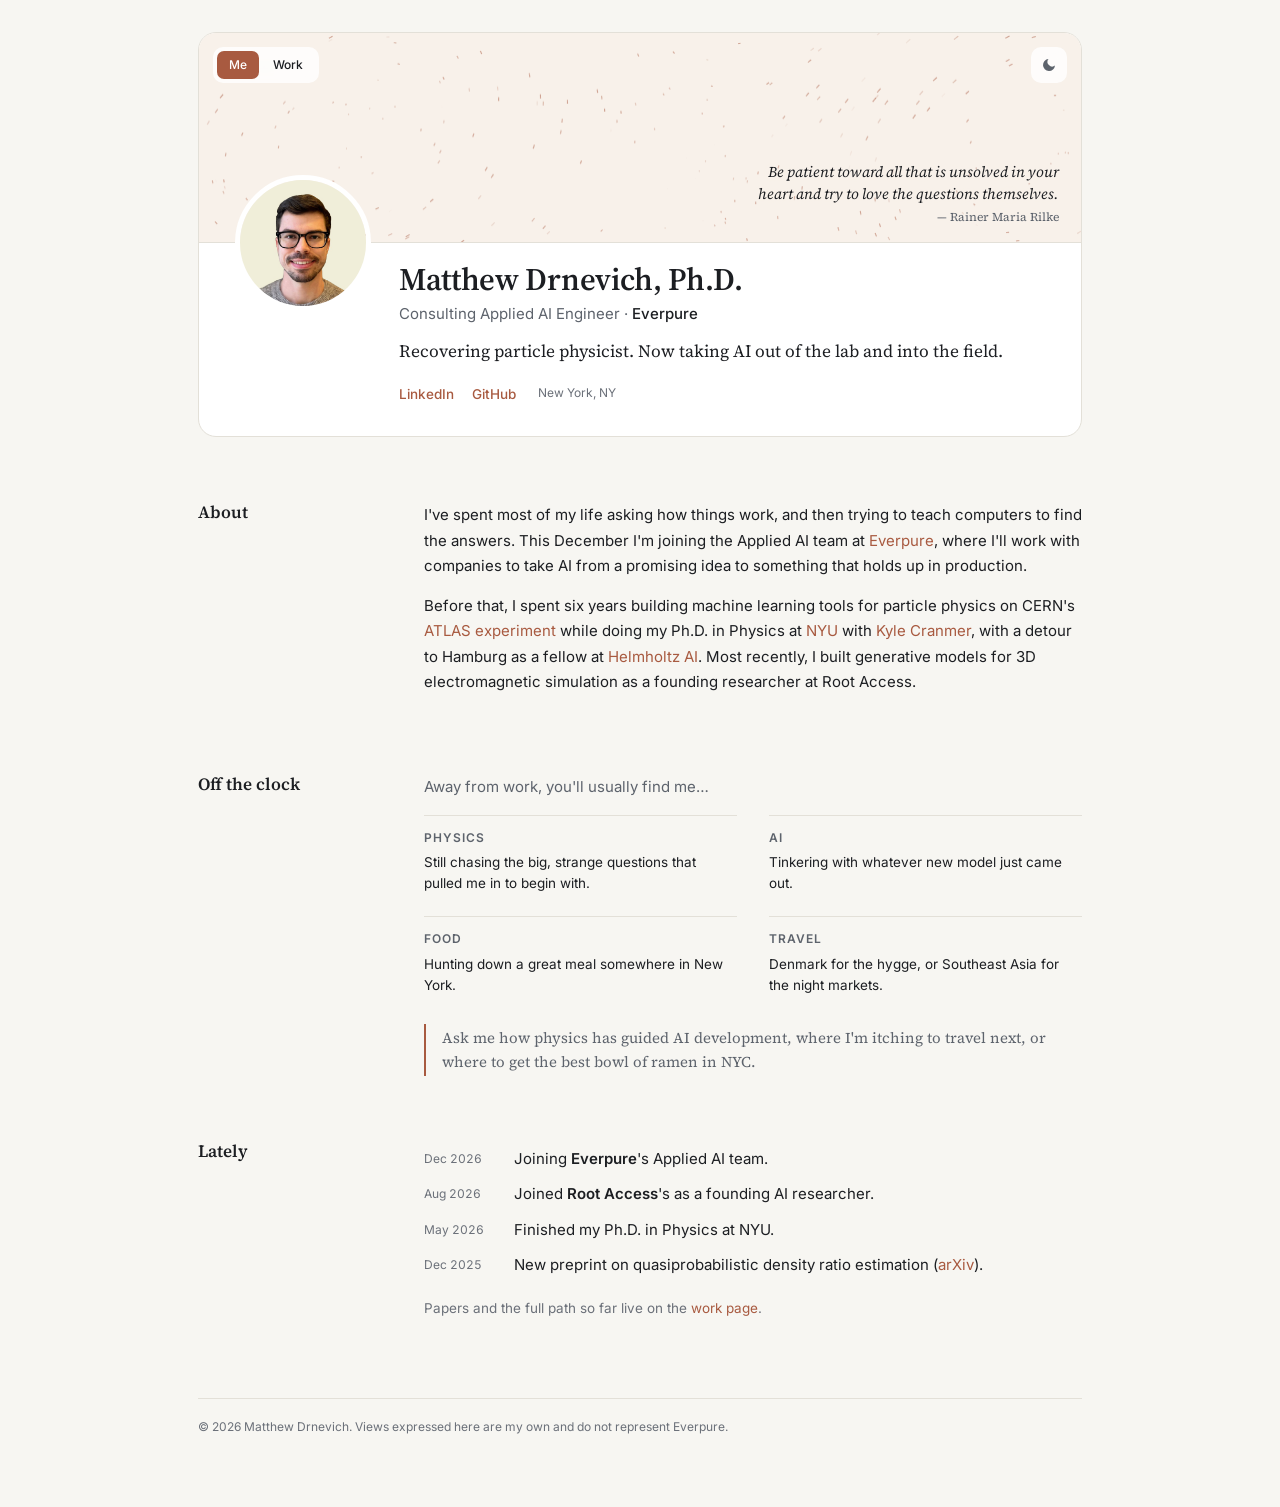
==== index.html @ d602f6fd "Apply a Nordic design pass Drop the monospace face and collapse 20 font sizes into a six-step scale," ====
<!DOCTYPE html>
<html lang="en">
<head>
  <meta charset="utf-8">
  <meta name="viewport" content="width=device-width, initial-scale=1">
  <title>Matthew Drnevich</title>
  <meta name="description" content="Matthew Drnevich, Ph.D. — Consulting Applied AI Engineer at Everpure. Physicist turned applied AI engineer: generative modeling, probabilistic ML, and AI at scale.">
  <meta property="og:title" content="Matthew Drnevich">
  <meta property="og:description" content="Consulting Applied AI Engineer at Everpure. Generative modeling, probabilistic ML, and AI at scale.">
  <meta property="og:image" content="assets/img/avatar.jpg">
  <link rel="icon" href="assets/img/favicon.png">
  <link rel="preconnect" href="https://fonts.googleapis.com">
  <link rel="preconnect" href="https://fonts.gstatic.com" crossorigin>
  <link href="https://fonts.googleapis.com/css2?family=Inter:wght@400;500;600&family=Source+Serif+4:opsz,wght@8..60,400;8..60,600&display=swap" rel="stylesheet">
  <link rel="stylesheet" href="assets/css/style.css">
  <script>
    (function () {
      var t = localStorage.getItem('theme') ||
        (window.matchMedia('(prefers-color-scheme: dark)').matches ? 'dark' : 'light');
      document.documentElement.setAttribute('data-theme', t);
    })();
  </script>
</head>
<body>
  <main class="container">

    <!-- Profile card -->
    <header class="hero">
      <div class="banner">
        <canvas id="field" aria-hidden="true"></canvas>
        <nav class="page-nav" aria-label="Pages">
          <a href="index.html" aria-current="page">Me</a>
          <a href="work.html">Work</a>
        </nav>
        <button id="theme-toggle" class="theme-toggle" aria-label="Toggle dark mode" title="Toggle dark mode">
          <svg class="icon-moon" viewBox="0 0 24 24" width="16" height="16" aria-hidden="true"><path d="M21 12.8A9 9 0 1 1 11.2 3a7 7 0 0 0 9.8 9.8z" fill="currentColor"/></svg>
          <svg class="icon-sun" viewBox="0 0 24 24" width="16" height="16" aria-hidden="true"><circle cx="12" cy="12" r="4.5" fill="currentColor"/><g stroke="currentColor" stroke-width="2" stroke-linecap="round"><path d="M12 1.5v2.5M12 20v2.5M1.5 12H4M20 12h2.5M4.6 4.6l1.8 1.8M17.6 17.6l1.8 1.8M4.6 19.4l1.8-1.8M17.6 6.4l1.8-1.8"/></g></svg>
        </button>
        <blockquote class="banner-quote">
          Be patient toward all that is unsolved in your heart and try to love the questions themselves.
          <cite>Rainer Maria Rilke</cite>
        </blockquote>
      </div>
      <div class="profile">
        <img class="avatar" src="assets/img/avatar.jpg" alt="Portrait of Matthew Drnevich" width="136" height="136">
        <div class="profile-text">
          <h1>Matthew Drnevich, Ph.D.</h1>
          <p class="role">Consulting Applied AI Engineer&nbsp;&middot;&nbsp;<span class="org">Everpure</span></p>
          <p class="tagline">Recovering particle physicist. Now taking AI out of the lab and into the field.</p>
          <div class="profile-meta">
            <ul class="links">
              <!-- <li><a href="mailto:">Email</a></li> -->
              <li><a href="https://www.linkedin.com/in/matthew-drnevich">LinkedIn</a></li>
              <li><a href="https://github.com/mdkdrnevich">GitHub</a></li>
            </ul>
            <span class="meta">New York, NY</span>
          </div>
        </div>
      </div>
    </header>

    <section id="hello">
      <h2 class="label">About</h2>
      <div class="body">
        <p>
          I've spent most of my life asking how things work, and then trying to teach computers to find the answers.
          This December I'm joining the Applied AI team at <a href="https://www.everpuredata.com/">Everpure</a>, where I'll
          work with companies to take AI from a promising idea to something that holds up in production.
        </p>
        <p>
          Before that, I spent six years building machine learning tools for particle physics on CERN's
          <a href="https://atlas.cern/">ATLAS experiment</a> while doing my Ph.D. in Physics at
          <a href="https://physics.nyu.edu/">NYU</a> with <a href="https://theoryandpractice.org/">Kyle Cranmer</a>, with a
          detour to Hamburg as a fellow at <a href="https://www.helmholtz.ai/">Helmholtz AI</a>. Most recently, I
          built generative models for 3D electromagnetic simulation as a founding researcher at Root Access.
        </p>
      </div>
    </section>

    <section id="off-the-clock">
      <h2 class="label">Off the clock</h2>
      <div class="body">
        <p class="lead-in">Away from work, you'll usually find me&hellip;</p>
        <ul class="tiles">
          <li class="tile">
            <span class="tile-k">Physics</span>
            <span class="tile-v">Still chasing the big, strange questions that pulled me in to begin with.</span>
          </li>
          <li class="tile">
            <span class="tile-k">AI</span>
            <span class="tile-v">Tinkering with whatever new model just came out.</span>
          </li>
          <li class="tile">
            <span class="tile-k">Food</span>
            <span class="tile-v">Hunting down a great meal somewhere in New York.</span>
          </li>
          <li class="tile">
            <span class="tile-k">Travel</span>
            <span class="tile-v">Denmark for the hygge, or Southeast Asia for the night markets.</span>
          </li>
        </ul>
        <p class="callout">
          Ask me how physics has guided AI development, where I'm itching to travel next, or where to get the best bowl
          of ramen in NYC.
        </p>
      </div>
    </section>

    <section id="lately">
      <h2 class="label">Lately</h2>
      <div class="body">
        <ul class="news">
          <li><span class="date">Dec 2026</span><span>Joining <strong>Everpure</strong>'s Applied AI team.</span></li>
          <li><span class="date">Aug 2026</span><span>Joined <strong>Root Access</strong>'s as a founding AI researcher.</span></li>
          <li><span class="date">May 2026</span><span>Finished my Ph.D. in Physics at NYU.</span></li>
          <li><span class="date">Dec 2025</span><span>New preprint on quasiprobabilistic density ratio estimation (<a href="https://arxiv.org/abs/2512.19913">arXiv</a>).</span></li>
        </ul>
        <p class="note">Papers and the full path so far live on the <a href="work.html">work page</a>.</p>
      </div>
    </section>

    <footer class="footer">
      <p>&copy; 2026 Matthew Drnevich. Views expressed here are my own and do not represent Everpure.</p>
    </footer>
  </main>

  <script src="assets/js/main.js"></script>
</body>
</html>
---- assets/css/style.css ----
/* ---------- Theme ---------- */
:root {
  --bg: #f7f6f2;
  --surface: #ffffff;
  --text: #1c1e22;
  --muted: #5d636c;
  --faint: #6b7079;
  --rule: #e3e0d8;
  --accent: #a85a40;          /* muted terracotta */
  --banner: #f8f1ea;
  --field: 168, 90, 64;       /* banner particle color (rgb of --accent) */
  --serif: "Source Serif 4", Georgia, "Times New Roman", serif;
  --sans: "Inter", -apple-system, BlinkMacSystemFont, "Segoe UI", Helvetica, Arial, sans-serif;

  /* Type scale: six sizes, used everywhere */
  --fs-xs: .8rem;
  --fs-sm: .9rem;
  --fs-md: 1.15rem;
  --fs-lg: 1.6rem;
  --fs-xl: 2.1rem;
}

[data-theme="dark"] {
  --bg: #111316;
  --surface: #181b1f;
  --text: #e6e4df;
  --muted: #a2a7af;
  --faint: #8c929b;
  --rule: #272b31;
  --accent: #d08a6f;
  --banner: #19171a;
  --field: 208, 138, 111;
}

/* ---------- Base ---------- */
*, *::before, *::after { box-sizing: border-box; }

html { font-size: 15px; scroll-behavior: smooth; }

body {
  margin: 0;
  background: var(--bg);
  color: var(--text);
  font-family: var(--sans);
  font-size: 1rem;
  line-height: 1.7;
  -webkit-font-smoothing: antialiased;
  transition: background-color .25s ease, color .25s ease;
}

a { color: var(--accent); text-decoration: none; }
a:hover { text-decoration: underline; text-underline-offset: 3px; }
strong { font-weight: 600; }
p { margin: 0 0 14px; }

/* Small uppercase labels on the tiles */
.tile-k {
  font-size: var(--fs-xs);
  font-weight: 600;
  letter-spacing: .08em;
  text-transform: uppercase;
  color: var(--muted);
}

.container {
  max-width: 940px;
  margin: 0 auto;
  padding: 32px 28px 56px;
}

/* ---------- Profile card ---------- */
.hero {
  background: var(--surface);
  border: 1px solid var(--rule);
  border-radius: 18px;
  overflow: hidden;
  margin-bottom: 64px;
}

.banner {
  position: relative;
  height: 210px;
  background: var(--banner);
  border-bottom: 1px solid var(--rule);
}
#field { position: absolute; inset: 0; width: 100%; height: 100%; display: block; }

.banner-quote {
  position: absolute;
  right: 22px;
  bottom: 16px;
  max-width: 400px;
  margin: 0;
  padding: 0;
  border: 0;
  text-align: right;
  font-family: var(--serif);
  font-style: italic;
  font-size: 1rem;
  line-height: 1.45;
  color: var(--text);
  text-shadow: 0 0 10px var(--banner), 0 0 18px var(--banner);
  text-wrap: balance;
}
.banner-quote cite {
  display: block;
  margin-top: 4px;
  font-style: normal;
  font-size: var(--fs-xs);
  color: var(--muted);
}
.banner-quote cite::before { content: "— "; }

/* Banner controls: translucent, borderless */
.theme-toggle {
  position: absolute;
  top: 14px;
  right: 14px;
  display: inline-flex;
  align-items: center;
  justify-content: center;
  width: 36px; height: 36px;
  border: 0;
  border-radius: 10px;
  background: color-mix(in srgb, var(--surface) 78%, transparent);
  backdrop-filter: blur(6px);
  -webkit-backdrop-filter: blur(6px);
  color: var(--muted);
  cursor: pointer;
}
.theme-toggle:hover { color: var(--text); }

/* Page switch (Me / Work), top-left of the banner */
.page-nav {
  position: absolute;
  top: 14px;
  left: 14px;
  display: flex;
  gap: 2px;
  padding: 4px;
  border-radius: 10px;
  background: color-mix(in srgb, var(--surface) 78%, transparent);
  backdrop-filter: blur(6px);
  -webkit-backdrop-filter: blur(6px);
  font-size: var(--fs-xs);
  font-weight: 500;
}
.page-nav a {
  display: inline-flex;
  align-items: center;
  min-height: 28px;
  padding: 0 12px;
  border-radius: 7px;
  color: var(--text);
}
.page-nav a:hover { text-decoration: none; background: color-mix(in srgb, var(--text) 6%, transparent); }
.page-nav a[aria-current="page"] { background: var(--accent); color: var(--surface); }

/* Comfortable thumb targets on touch screens */
@media (pointer: coarse) {
  .theme-toggle { width: 44px; height: 44px; }
  .page-nav a { min-height: 36px; }
}

.icon-sun { display: none; }
[data-theme="dark"] .icon-sun { display: block; }
[data-theme="dark"] .icon-moon { display: none; }

.profile {
  display: flex;
  gap: 28px;
  padding: 0 36px 30px;
}
.avatar {
  width: 136px;
  height: 136px;
  margin-top: -68px;          /* overlap the banner */
  border-radius: 50%;
  object-fit: cover;
  flex-shrink: 0;
  position: relative;
  border: 5px solid var(--surface);
}
.profile-text { padding-top: 18px; min-width: 0; }

h1 {
  font-family: var(--serif);
  font-weight: 600;
  font-size: var(--fs-xl);
  line-height: 1.15;
  letter-spacing: -0.01em;
  margin: 0 0 4px;
}
.role { margin: 0 0 12px; color: var(--muted); }
.role .org { color: var(--text); font-weight: 500; }
.tagline { margin: 0 0 16px; font-family: var(--serif); font-size: var(--fs-md); line-height: 1.5; text-wrap: balance; }

.profile-meta { display: flex; flex-wrap: wrap; align-items: center; gap: 8px 22px; }
.links { list-style: none; padding: 0; margin: 0; display: flex; flex-wrap: wrap; gap: 6px 18px; }
.links a { font-size: var(--fs-sm); font-weight: 500; }
.meta { color: var(--faint); font-size: var(--fs-xs); }

/* Compact header for secondary pages */
.hero.compact .banner { height: 120px; }
.hero.compact .profile { align-items: flex-end; gap: 22px; padding-bottom: 22px; }
.hero.compact .avatar { width: 80px; height: 80px; margin-top: -40px; border-width: 4px; }
.hero.compact .profile-text { padding-top: 12px; }
.hero.compact h1 { font-size: var(--fs-lg); }
.hero.compact .role { margin: 0; }
.avatar-link { display: block; flex-shrink: 0; }

/* ---------- Sections: label column + body ---------- */
section {
  display: grid;
  grid-template-columns: 190px minmax(0, 1fr);
  gap: 36px;
  margin-bottom: 64px;
}

.label {
  margin: 0;
  position: sticky;
  top: 24px;
  align-self: start;
  font-family: var(--serif);
  font-weight: 600;
  font-size: var(--fs-md);
  line-height: 1.3;
}

.body { max-width: 660px; padding-top: 1px; }
.note { color: var(--faint); font-size: var(--fs-sm); margin-top: 14px; }

/* Off the clock: borderless tiles + callout */
.lead-in { color: var(--muted); margin-bottom: 16px; }
.tiles {
  list-style: none;
  padding: 0;
  margin: 0 0 28px;
  display: grid;
  grid-template-columns: repeat(2, minmax(0, 1fr));
  gap: 22px 32px;
}
.tile {
  display: flex;
  flex-direction: column;
  gap: 4px;
  padding-top: 12px;
  border-top: 1px solid var(--rule);
}
.tile-v { font-size: var(--fs-sm); line-height: 1.55; }
.callout {
  margin: 0;
  padding: 2px 0 2px 16px;
  border-left: 2px solid var(--accent);
  font-family: var(--serif);
  font-size: 1rem;
  line-height: 1.6;
  color: var(--muted);
}

/* Lately */
.news { list-style: none; padding: 0; margin: 0; }
.news li { display: grid; grid-template-columns: 76px 1fr; gap: 14px; padding: 5px 0; }
.date, .when {
  color: var(--faint);
  font-size: var(--fs-xs);
  font-variant-numeric: tabular-nums;
  padding-top: 3px;
  white-space: nowrap;
}

/* Papers */
.pubs { list-style: none; padding: 0; margin: 0; }
.pubs li { padding: 14px 0; border-bottom: 1px solid var(--rule); }
.pubs li:first-child { padding-top: 0; }
.pubs li:last-child { border-bottom: 0; }
.pub-title { color: var(--text); font-weight: 600; line-height: 1.4; }
.pub-title:hover { color: var(--text); }
.authors { color: var(--muted); font-size: var(--fs-sm); margin-top: 3px; }
.authors strong { color: var(--text); }
.venue { color: var(--faint); font-size: var(--fs-sm); }
.pub-links { margin-top: 6px; display: flex; gap: 16px; font-size: var(--fs-xs); font-weight: 500; }

/* The path so far: a vertical line with nodes */
.path { list-style: none; padding: 0; margin: 0; position: relative; }
.path::before {
  content: "";
  position: absolute;
  left: 5px; top: 10px; bottom: 10px;
  width: 1px;
  background: var(--rule);
}
.path li {
  position: relative;
  display: grid;
  grid-template-columns: 92px 1fr;
  gap: 12px;
  padding: 6px 0 6px 26px;
}
.path li::before {
  content: "";
  position: absolute;
  left: 1px; top: 14px;
  width: 9px; height: 9px;
  border-radius: 50%;
  background: var(--bg);
  border: 1px solid var(--faint);
}
.path li:first-child::before { border-color: var(--text); background: var(--text); }
.sub { color: var(--muted); font-size: var(--fs-sm); }

/* Footer */
.footer {
  border-top: 1px solid var(--rule);
  padding-top: 18px;
  color: var(--faint);
  font-size: var(--fs-xs);
}

/* ---------- Responsive ---------- */
@media (max-width: 760px) {
  .container { padding: 16px 16px 40px; }
  .hero { margin-bottom: 44px; }
  .banner { height: 205px; }
  .banner-quote { left: 146px; right: 14px; bottom: 12px; max-width: none; font-size: var(--fs-sm); line-height: 1.35; }
  .tiles { grid-template-columns: 1fr; gap: 0; }
  .tile {
    display: grid;
    grid-template-columns: 64px 1fr;
    gap: 10px;
    padding: 11px 0;
  }
  .tile-k { padding-top: 2px; }
  .profile { flex-direction: column; gap: 0; padding: 0 22px 24px; }
  .avatar { width: 112px; height: 112px; margin-top: -56px; }
  .profile-text { padding-top: 12px; }
  h1 { font-size: var(--fs-lg); }
  .hero.compact .banner { height: 100px; }
  .hero.compact .profile { flex-direction: row; align-items: flex-end; gap: 16px; }
  .hero.compact .avatar { width: 68px; height: 68px; margin-top: -34px; }
  section { grid-template-columns: 1fr; gap: 12px; margin-bottom: 48px; }
  .label { position: static; }
  .news li { grid-template-columns: 1fr; gap: 0; }
  .path li { grid-template-columns: 1fr; gap: 0; }
}

@media (prefers-reduced-motion: reduce) {
  html { scroll-behavior: auto; }
}
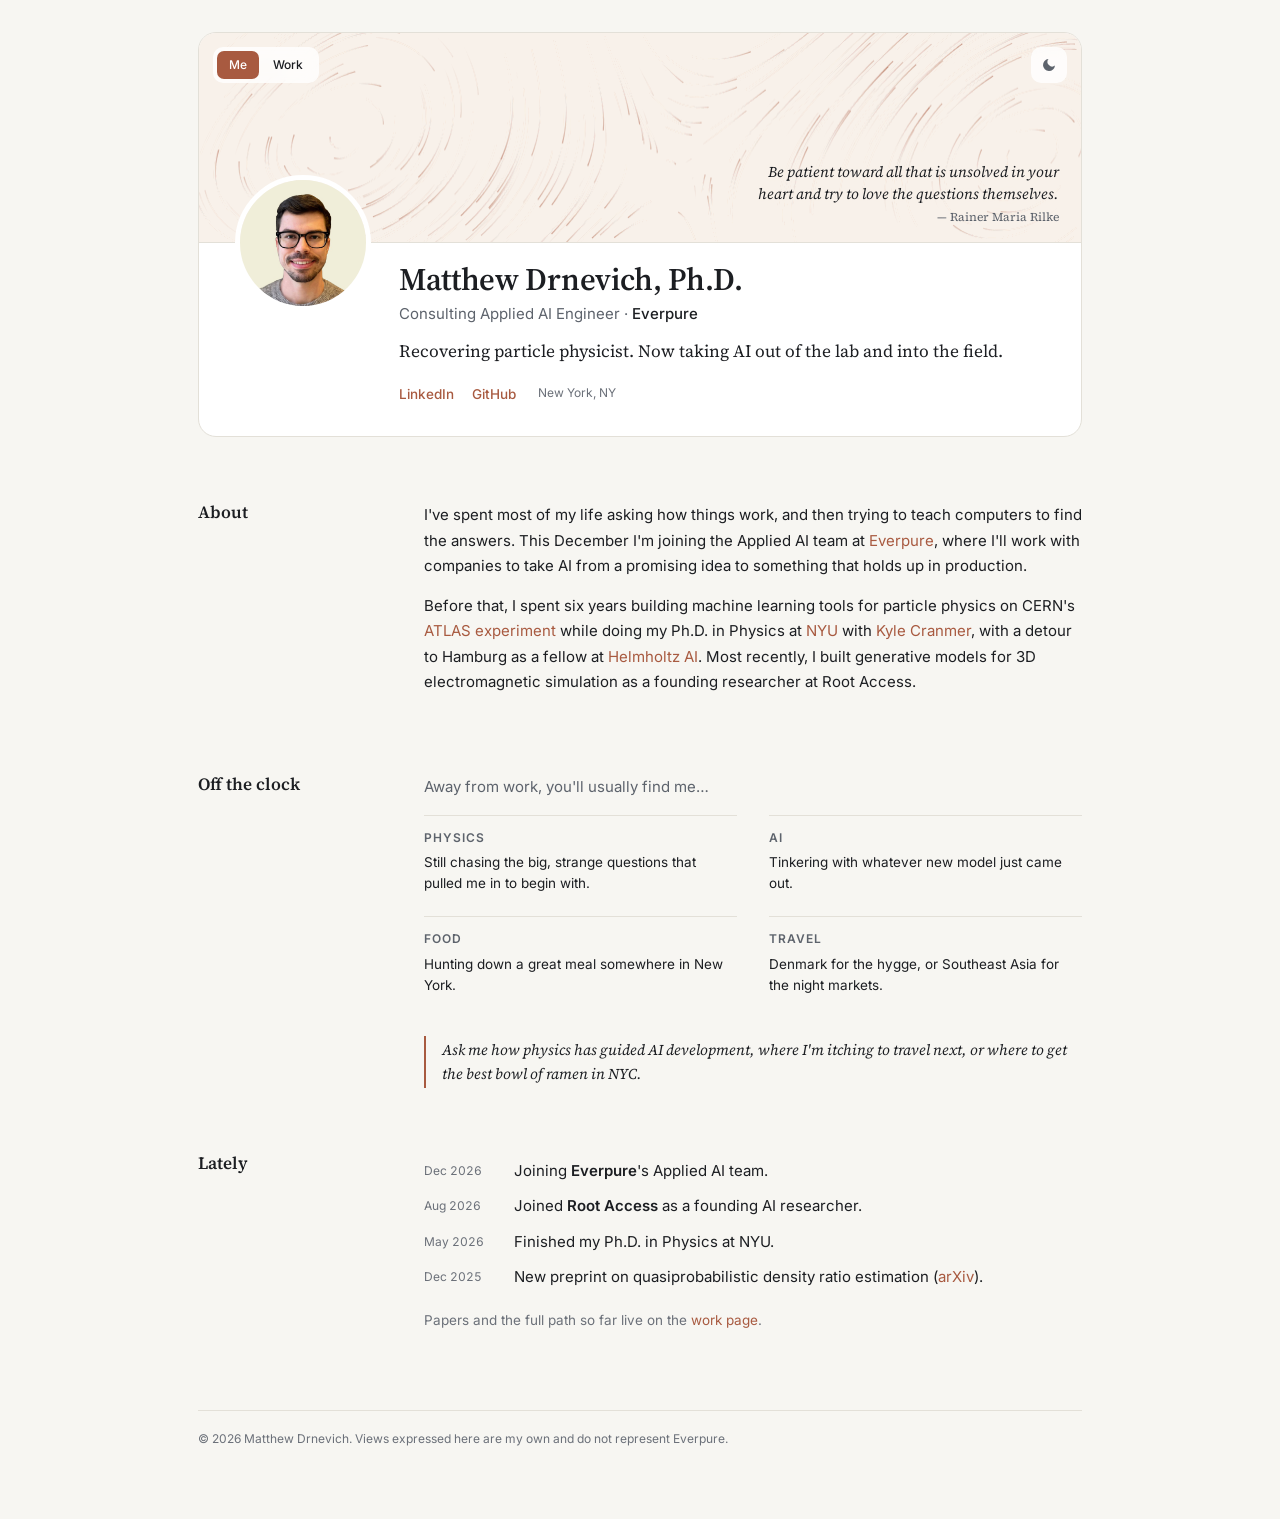
==== commit 690f7935: "Separate the Ask me aside with space and italic serif Co-Authored-By: Claude Opus 5.5 <noreply@anthr" ====
--- a/index.html
+++ b/index.html
@@ -111,7 +111,7 @@
       <div class="body">
         <ul class="news">
           <li><span class="date">Dec 2026</span><span>Joining <strong>Everpure</strong>'s Applied AI team.</span></li>
-          <li><span class="date">Aug 2026</span><span>Joined <strong>Root Access</strong>'s as a founding AI researcher.</span></li>
+          <li><span class="date">Aug 2026</span><span>Joined <strong>Root Access</strong> as a founding AI researcher.</span></li>
           <li><span class="date">May 2026</span><span>Finished my Ph.D. in Physics at NYU.</span></li>
           <li><span class="date">Dec 2025</span><span>New preprint on quasiprobabilistic density ratio estimation (<a href="https://arxiv.org/abs/2512.19913">arXiv</a>).</span></li>
         </ul>
--- a/assets/css/style.css
+++ b/assets/css/style.css
@@ -236,7 +236,7 @@
 .tiles {
   list-style: none;
   padding: 0;
-  margin: 0 0 28px;
+  margin: 0 0 40px;
   display: grid;
   grid-template-columns: repeat(2, minmax(0, 1fr));
   gap: 22px 32px;
@@ -254,9 +254,10 @@
   padding: 2px 0 2px 16px;
   border-left: 2px solid var(--accent);
   font-family: var(--serif);
+  font-style: italic;
   font-size: 1rem;
   line-height: 1.6;
-  color: var(--muted);
+  color: var(--text);
 }
 
 /* Lately */
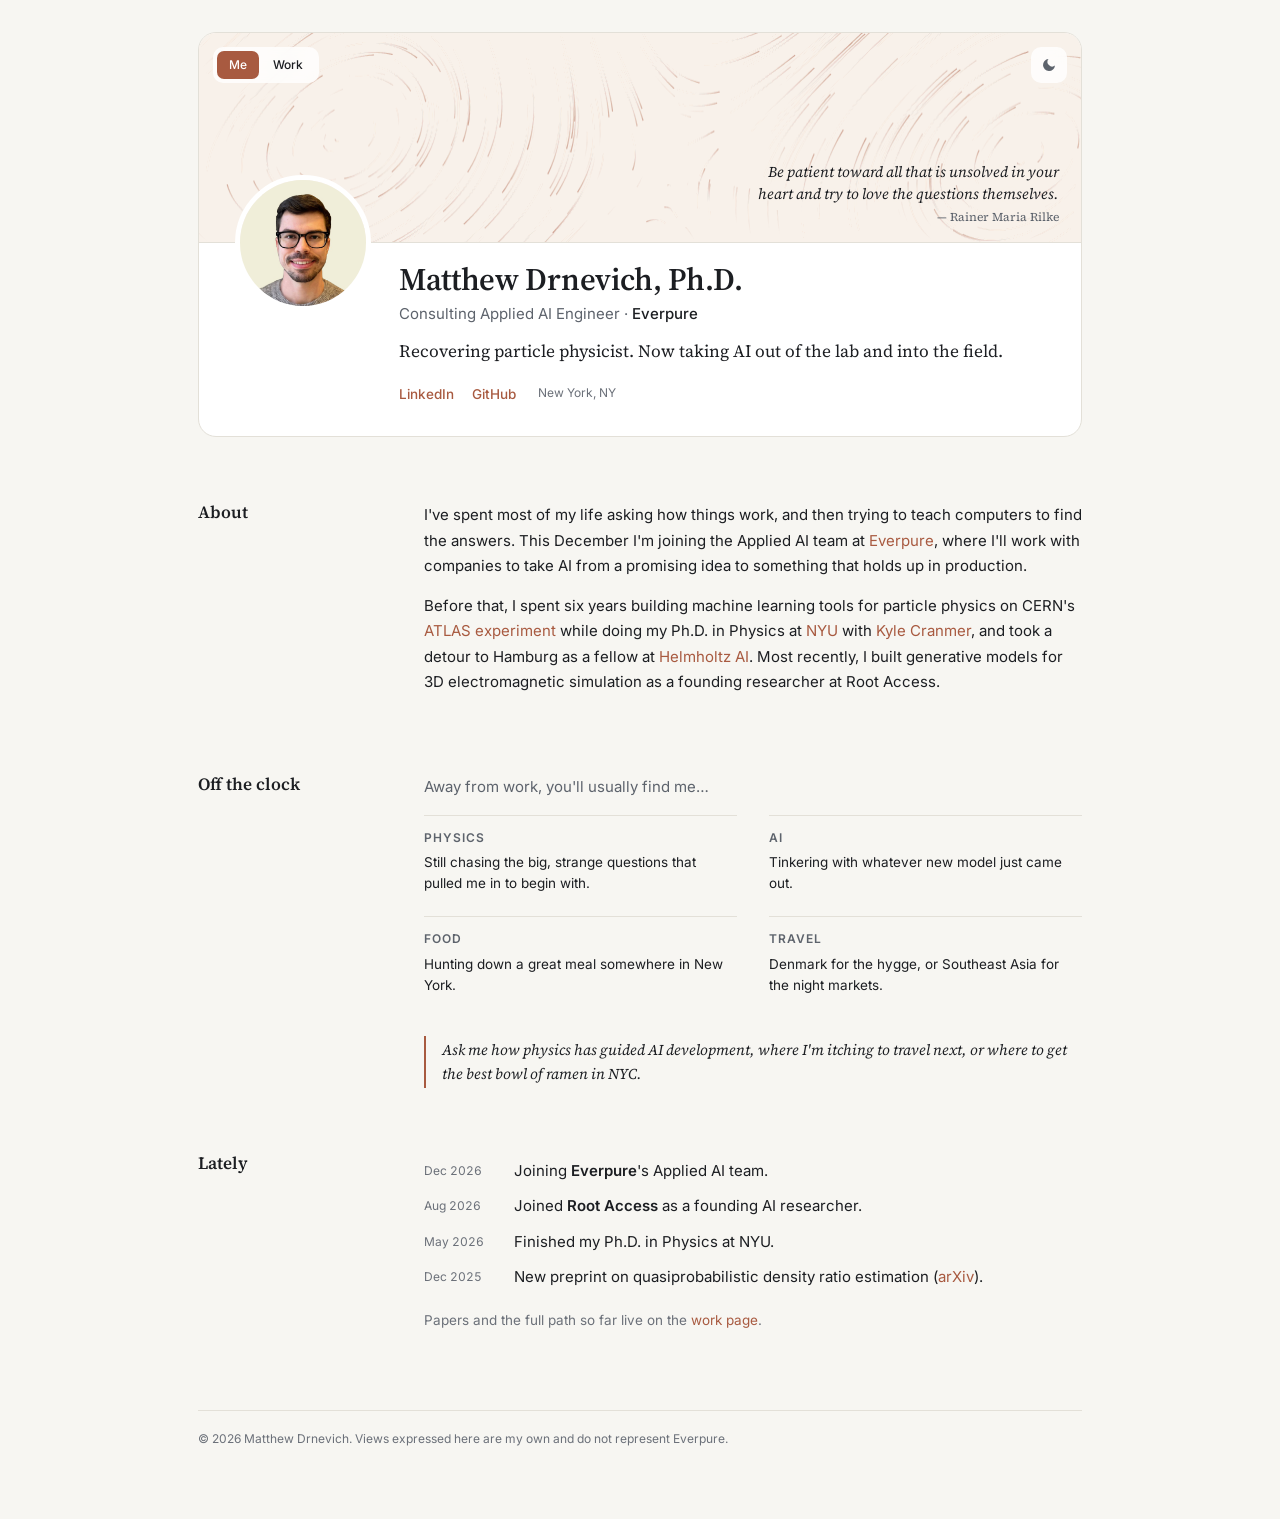
==== commit b067c34d: "Tweak About and Work page wording" ====
--- a/index.html
+++ b/index.html
@@ -70,7 +70,7 @@
         <p>
           Before that, I spent six years building machine learning tools for particle physics on CERN's
           <a href="https://atlas.cern/">ATLAS experiment</a> while doing my Ph.D. in Physics at
-          <a href="https://physics.nyu.edu/">NYU</a> with <a href="https://theoryandpractice.org/">Kyle Cranmer</a>, with a
+          <a href="https://physics.nyu.edu/">NYU</a> with <a href="https://theoryandpractice.org/">Kyle Cranmer</a>, and took a
           detour to Hamburg as a fellow at <a href="https://www.helmholtz.ai/">Helmholtz AI</a>. Most recently, I
           built generative models for 3D electromagnetic simulation as a founding researcher at Root Access.
         </p>
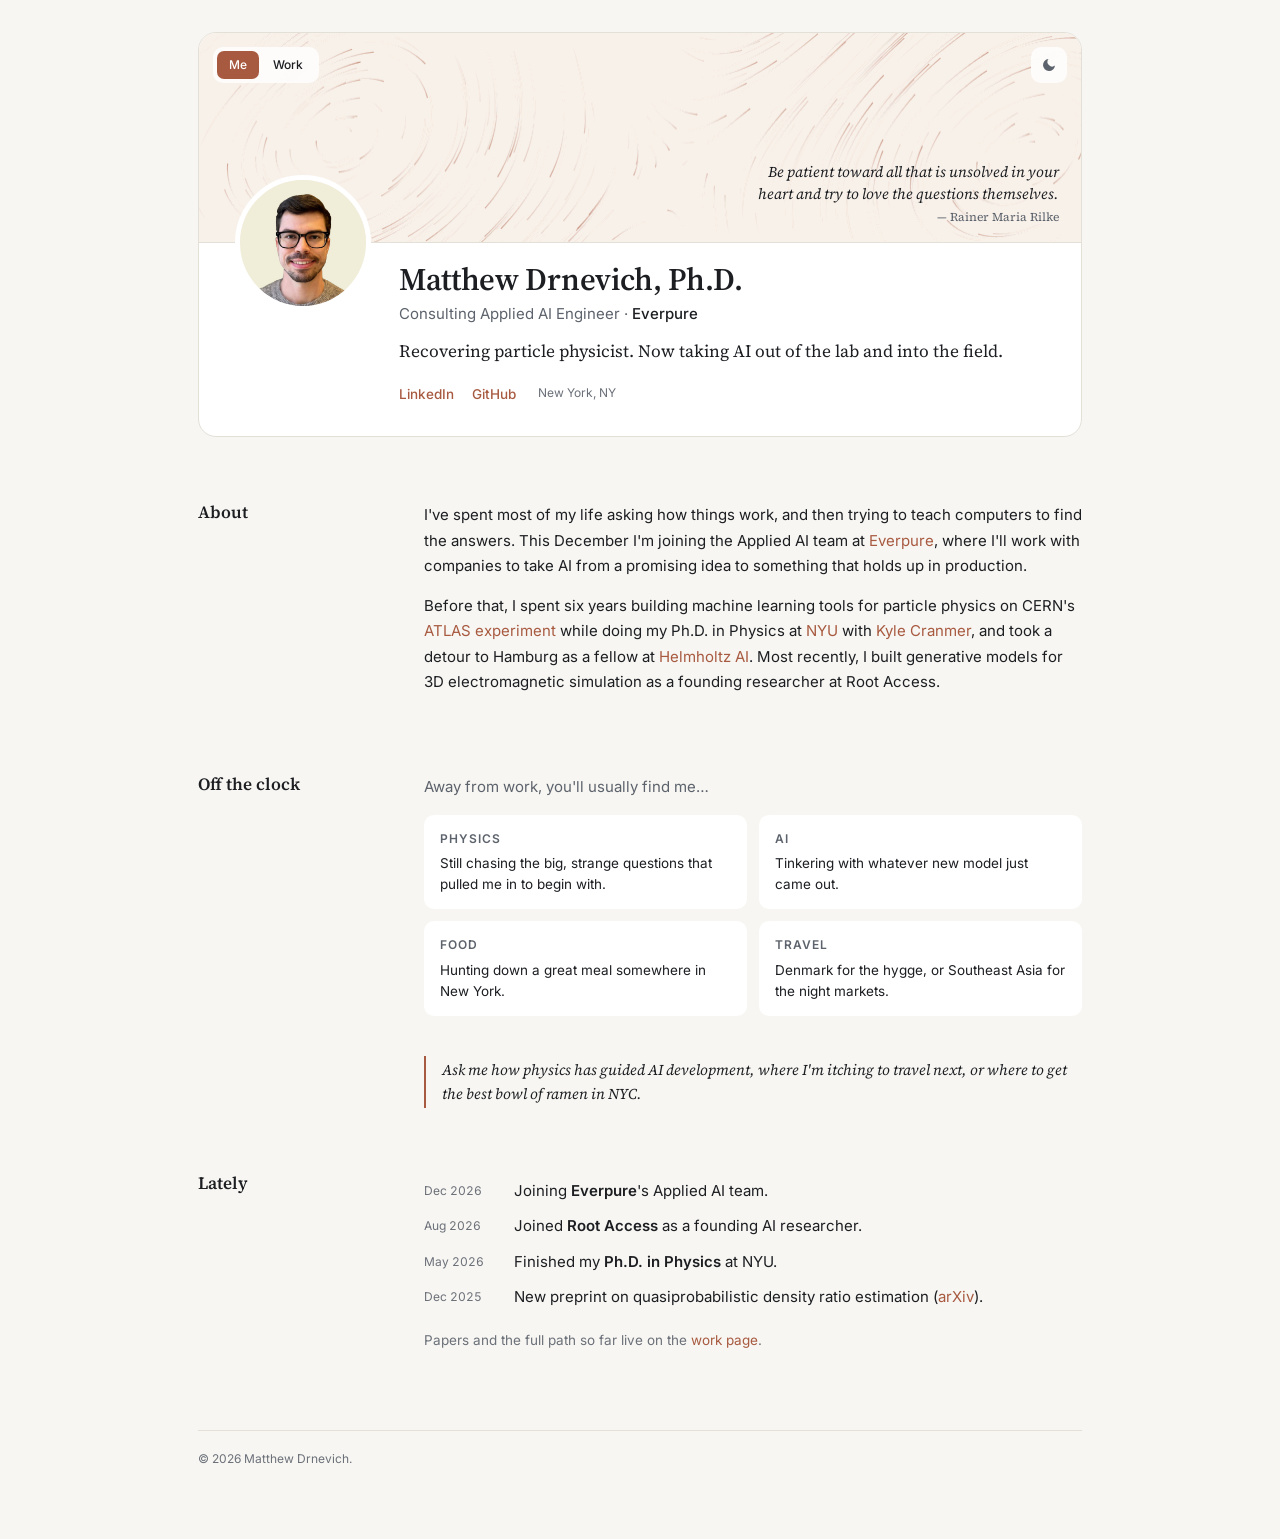
==== commit 6eadf721: "Remove footer disclaimer Co-Authored-By: Claude Opus 5.5 <noreply@anthropic.com>" ====
--- a/index.html
+++ b/index.html
@@ -112,7 +112,7 @@
         <ul class="news">
           <li><span class="date">Dec 2026</span><span>Joining <strong>Everpure</strong>'s Applied AI team.</span></li>
           <li><span class="date">Aug 2026</span><span>Joined <strong>Root Access</strong> as a founding AI researcher.</span></li>
-          <li><span class="date">May 2026</span><span>Finished my Ph.D. in Physics at NYU.</span></li>
+          <li><span class="date">May 2026</span><span>Finished my <strong>Ph.D. in Physics</strong> at NYU.</span></li>
           <li><span class="date">Dec 2025</span><span>New preprint on quasiprobabilistic density ratio estimation (<a href="https://arxiv.org/abs/2512.19913">arXiv</a>).</span></li>
         </ul>
         <p class="note">Papers and the full path so far live on the <a href="work.html">work page</a>.</p>
@@ -120,7 +120,7 @@
     </section>
 
     <footer class="footer">
-      <p>&copy; 2026 Matthew Drnevich. Views expressed here are my own and do not represent Everpure.</p>
+      <p>&copy; 2026 Matthew Drnevich.</p>
     </footer>
   </main>
 
--- a/assets/css/style.css
+++ b/assets/css/style.css
@@ -239,14 +239,15 @@
   margin: 0 0 40px;
   display: grid;
   grid-template-columns: repeat(2, minmax(0, 1fr));
-  gap: 22px 32px;
+  gap: 12px;
 }
 .tile {
   display: flex;
   flex-direction: column;
   gap: 4px;
-  padding-top: 12px;
-  border-top: 1px solid var(--rule);
+  padding: 14px 16px;
+  background: var(--surface);   /* tone-on-tone block, no border */
+  border-radius: 10px;
 }
 .tile-v { font-size: var(--fs-sm); line-height: 1.55; }
 .callout {
@@ -325,12 +326,12 @@
   .hero { margin-bottom: 44px; }
   .banner { height: 205px; }
   .banner-quote { left: 146px; right: 14px; bottom: 12px; max-width: none; font-size: var(--fs-sm); line-height: 1.35; }
-  .tiles { grid-template-columns: 1fr; gap: 0; }
+  .tiles { grid-template-columns: 1fr; gap: 8px; }
   .tile {
     display: grid;
     grid-template-columns: 64px 1fr;
     gap: 10px;
-    padding: 11px 0;
+    padding: 12px 14px;
   }
   .tile-k { padding-top: 2px; }
   .profile { flex-direction: column; gap: 0; padding: 0 22px 24px; }
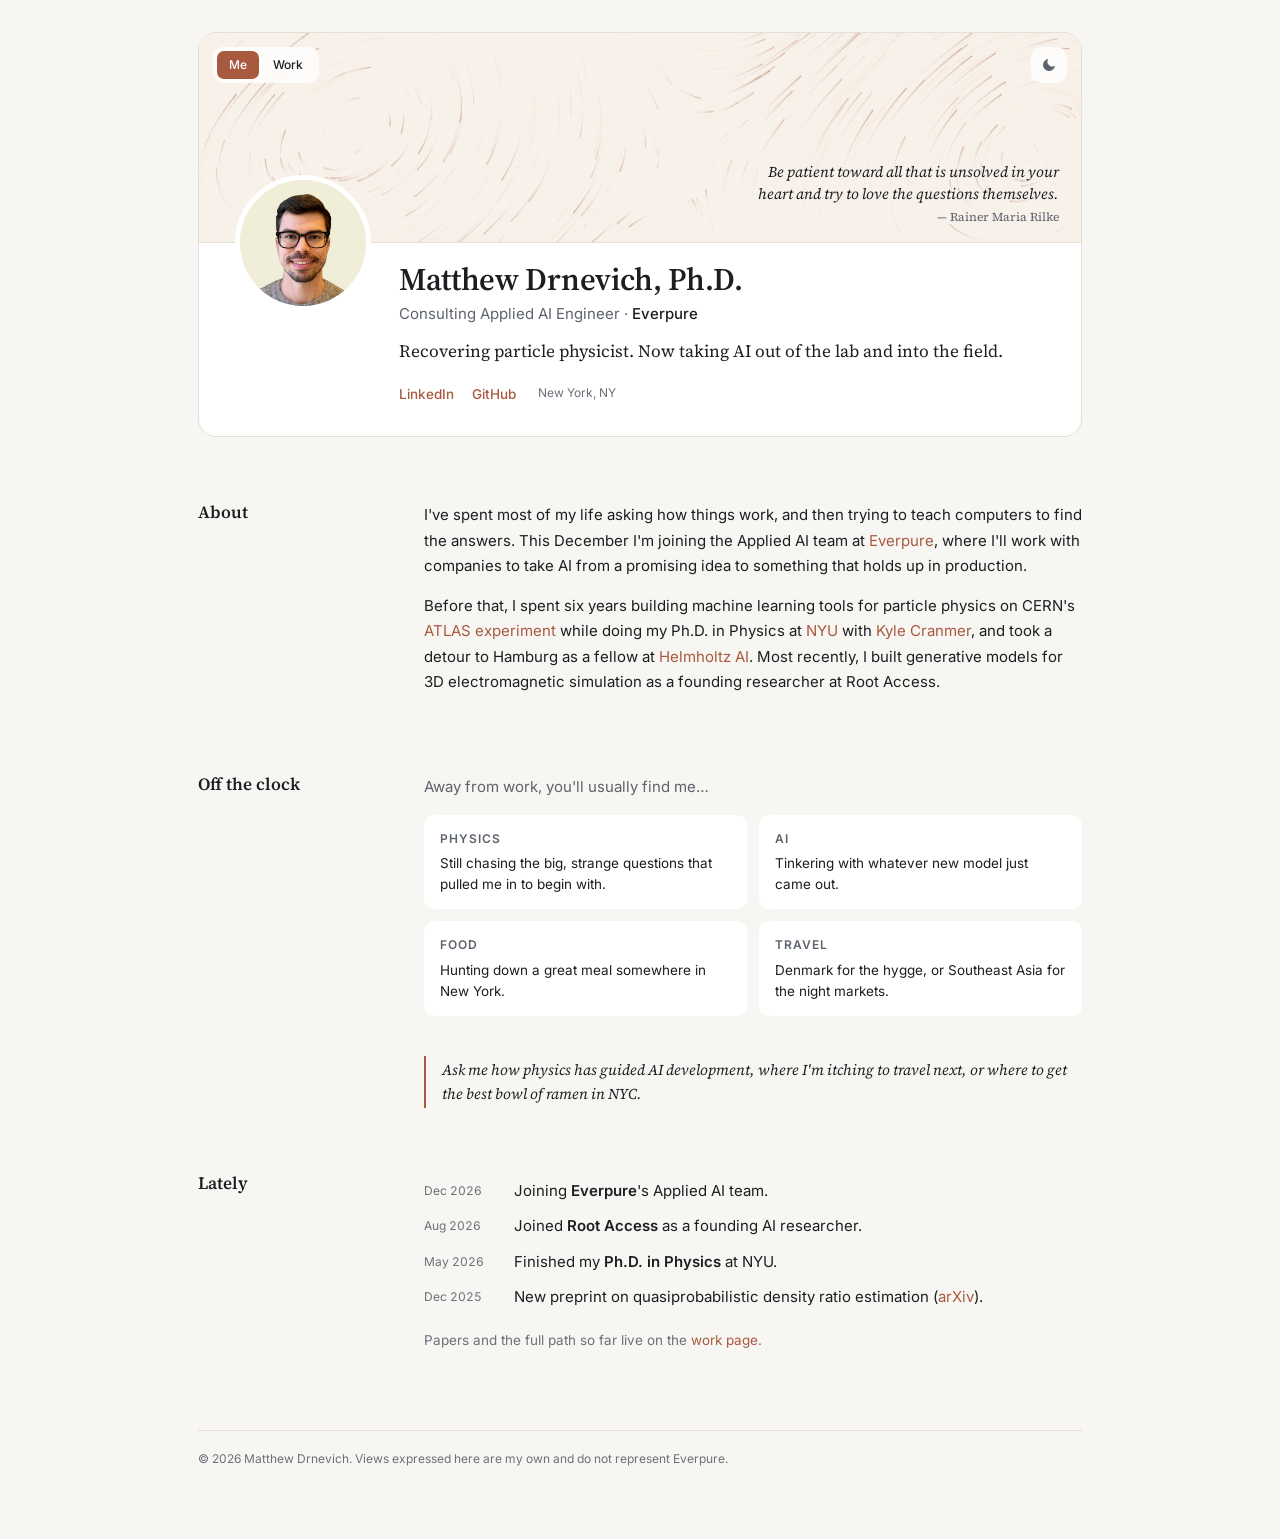
==== commit 891fd0cb: "Tweak Lately and path wording" ====
--- a/index.html
+++ b/index.html
@@ -120,7 +120,7 @@
     </section>
 
     <footer class="footer">
-      <p>&copy; 2026 Matthew Drnevich.</p>
+      <p>&copy; 2026 Matthew Drnevich. Views expressed here are my own and do not represent Everpure.</p>
     </footer>
   </main>
 
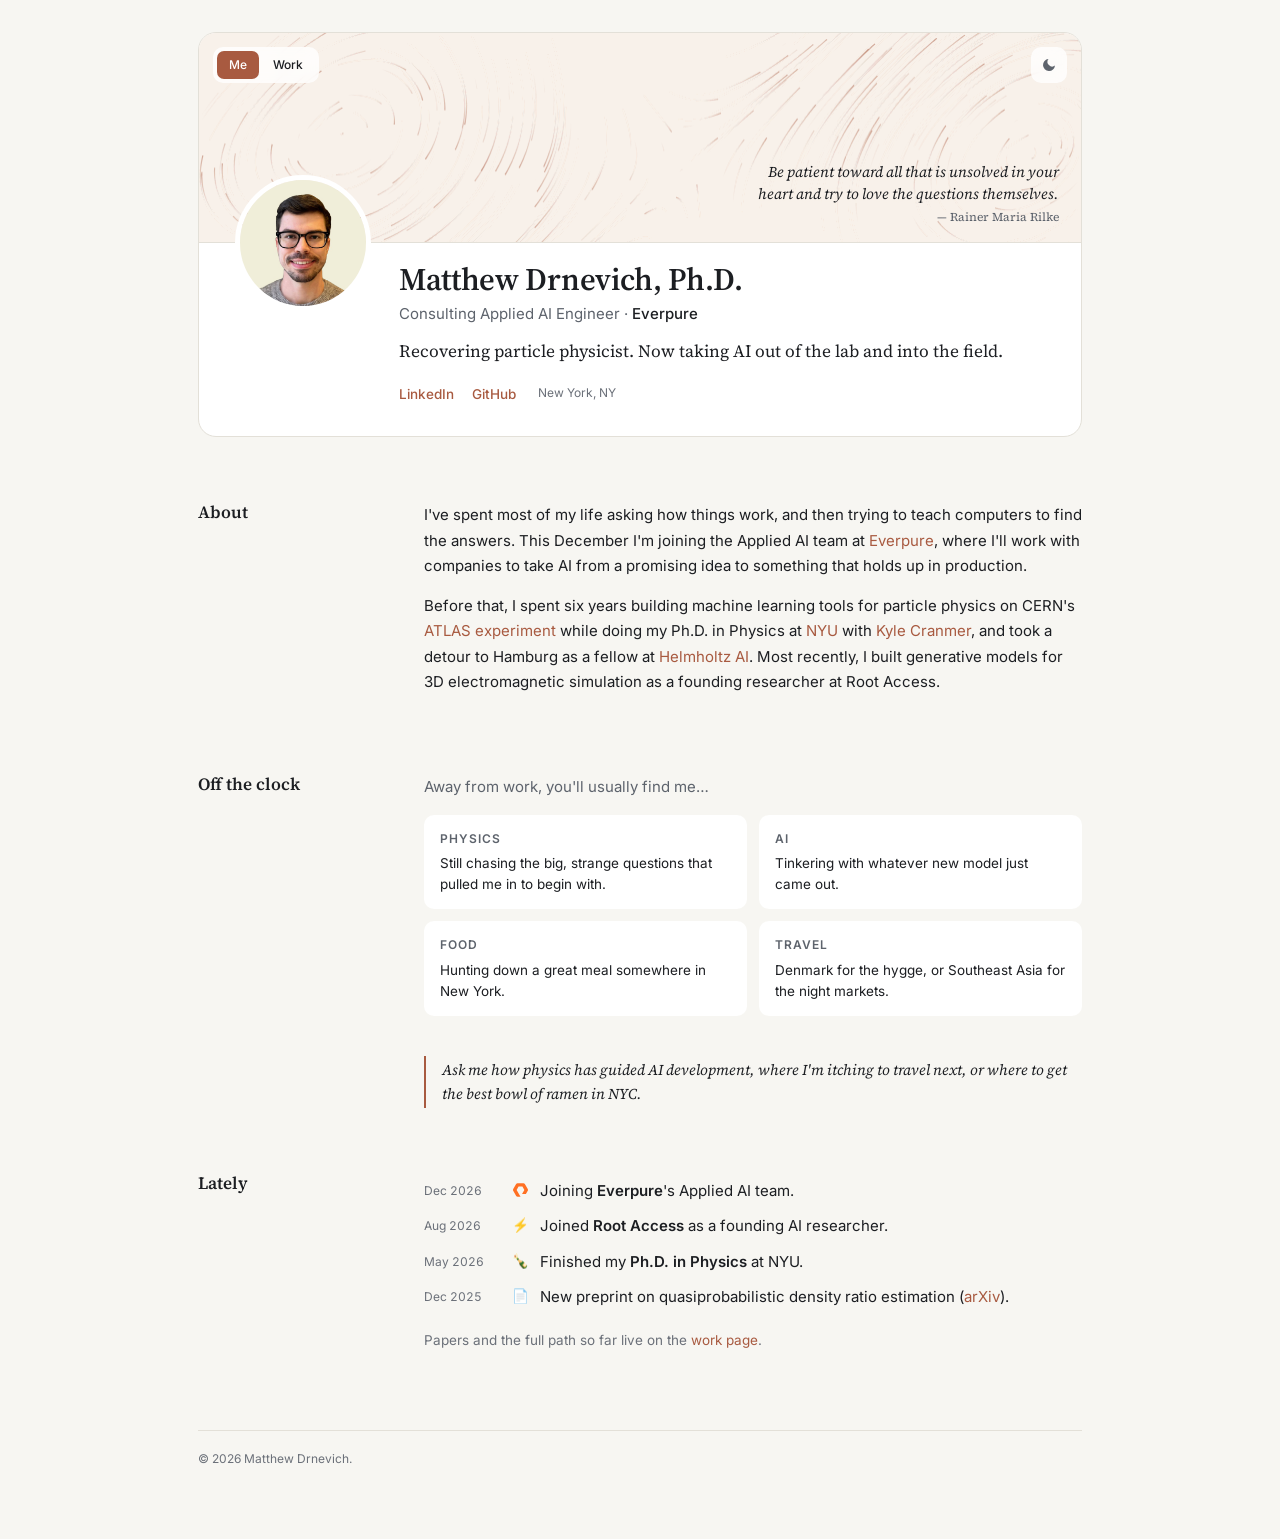
==== commit 55616809: "Add icons to Lately entries, with the Everpure mark for the new role Co-Authored-By: Claude Opus 5.5" ====
--- a/index.html
+++ b/index.html
@@ -110,17 +110,17 @@
       <h2 class="label">Lately</h2>
       <div class="body">
         <ul class="news">
-          <li><span class="date">Dec 2026</span><span>Joining <strong>Everpure</strong>'s Applied AI team.</span></li>
-          <li><span class="date">Aug 2026</span><span>Joined <strong>Root Access</strong> as a founding AI researcher.</span></li>
-          <li><span class="date">May 2026</span><span>Finished my <strong>Ph.D. in Physics</strong> at NYU.</span></li>
-          <li><span class="date">Dec 2025</span><span>New preprint on quasiprobabilistic density ratio estimation (<a href="https://arxiv.org/abs/2512.19913">arXiv</a>).</span></li>
+          <li><span class="date">Dec 2026</span><span class="news-icon" aria-hidden="true"><svg viewBox="0 0 33.6 30.3" width="15" height="14" aria-hidden="true"><path d="M23.2819 0H10.271C8.92586 0 7.68247 0.717715 7.00989 1.88323L0.504436 13.1507C-0.168145 14.3163 -0.168145 15.7517 0.504436 16.9163L7.11786 28.4033C7.79044 29.5688 9.07985 30.2547 10.4259 30.2547H16.903L8.11346 15.0331L12.4445 7.53114H21.1076L25.4386 15.0331L20.212 24.0855H28.9086L33.0476 16.9163C33.7202 15.7517 33.7202 14.3163 33.0476 13.1507L26.5422 1.88323C25.8696 0.717715 24.6262 0 23.2811 0L23.2819 0Z" fill="#FF7023"/></svg></span><span>Joining <strong>Everpure</strong>'s Applied AI team.</span></li>
+          <li><span class="date">Aug 2026</span><span class="news-icon" aria-hidden="true">⚡</span><span>Joined <strong>Root Access</strong> as a founding AI researcher.</span></li>
+          <li><span class="date">May 2026</span><span class="news-icon" aria-hidden="true">🍾</span><span>Finished my <strong>Ph.D. in Physics</strong> at NYU.</span></li>
+          <li><span class="date">Dec 2025</span><span class="news-icon" aria-hidden="true">📄</span><span>New preprint on quasiprobabilistic density ratio estimation (<a href="https://arxiv.org/abs/2512.19913">arXiv</a>).</span></li>
         </ul>
         <p class="note">Papers and the full path so far live on the <a href="work.html">work page</a>.</p>
       </div>
     </section>
 
     <footer class="footer">
-      <p>&copy; 2026 Matthew Drnevich. Views expressed here are my own and do not represent Everpure.</p>
+      <p>&copy; 2026 Matthew Drnevich.</p>
     </footer>
   </main>
 
--- a/assets/css/style.css
+++ b/assets/css/style.css
@@ -263,7 +263,9 @@
 
 /* Lately */
 .news { list-style: none; padding: 0; margin: 0; }
-.news li { display: grid; grid-template-columns: 76px 1fr; gap: 14px; padding: 5px 0; }
+.news li { display: grid; grid-template-columns: 76px 20px 1fr; gap: 10px; padding: 5px 0; }
+.news-icon { font-size: var(--fs-sm); line-height: calc(1rem * 1.7); text-align: center; }
+.news-icon svg { display: inline-block; vertical-align: -2px; }
 .date, .when {
   color: var(--faint);
   font-size: var(--fs-xs);
@@ -343,7 +345,8 @@
   .hero.compact .avatar { width: 68px; height: 68px; margin-top: -34px; }
   section { grid-template-columns: 1fr; gap: 12px; margin-bottom: 48px; }
   .label { position: static; }
-  .news li { grid-template-columns: 1fr; gap: 0; }
+  .news li { grid-template-columns: 20px 1fr; gap: 0 10px; }
+  .news li .date { grid-column: 1 / -1; }
   .path li { grid-template-columns: 1fr; gap: 0; }
 }
 
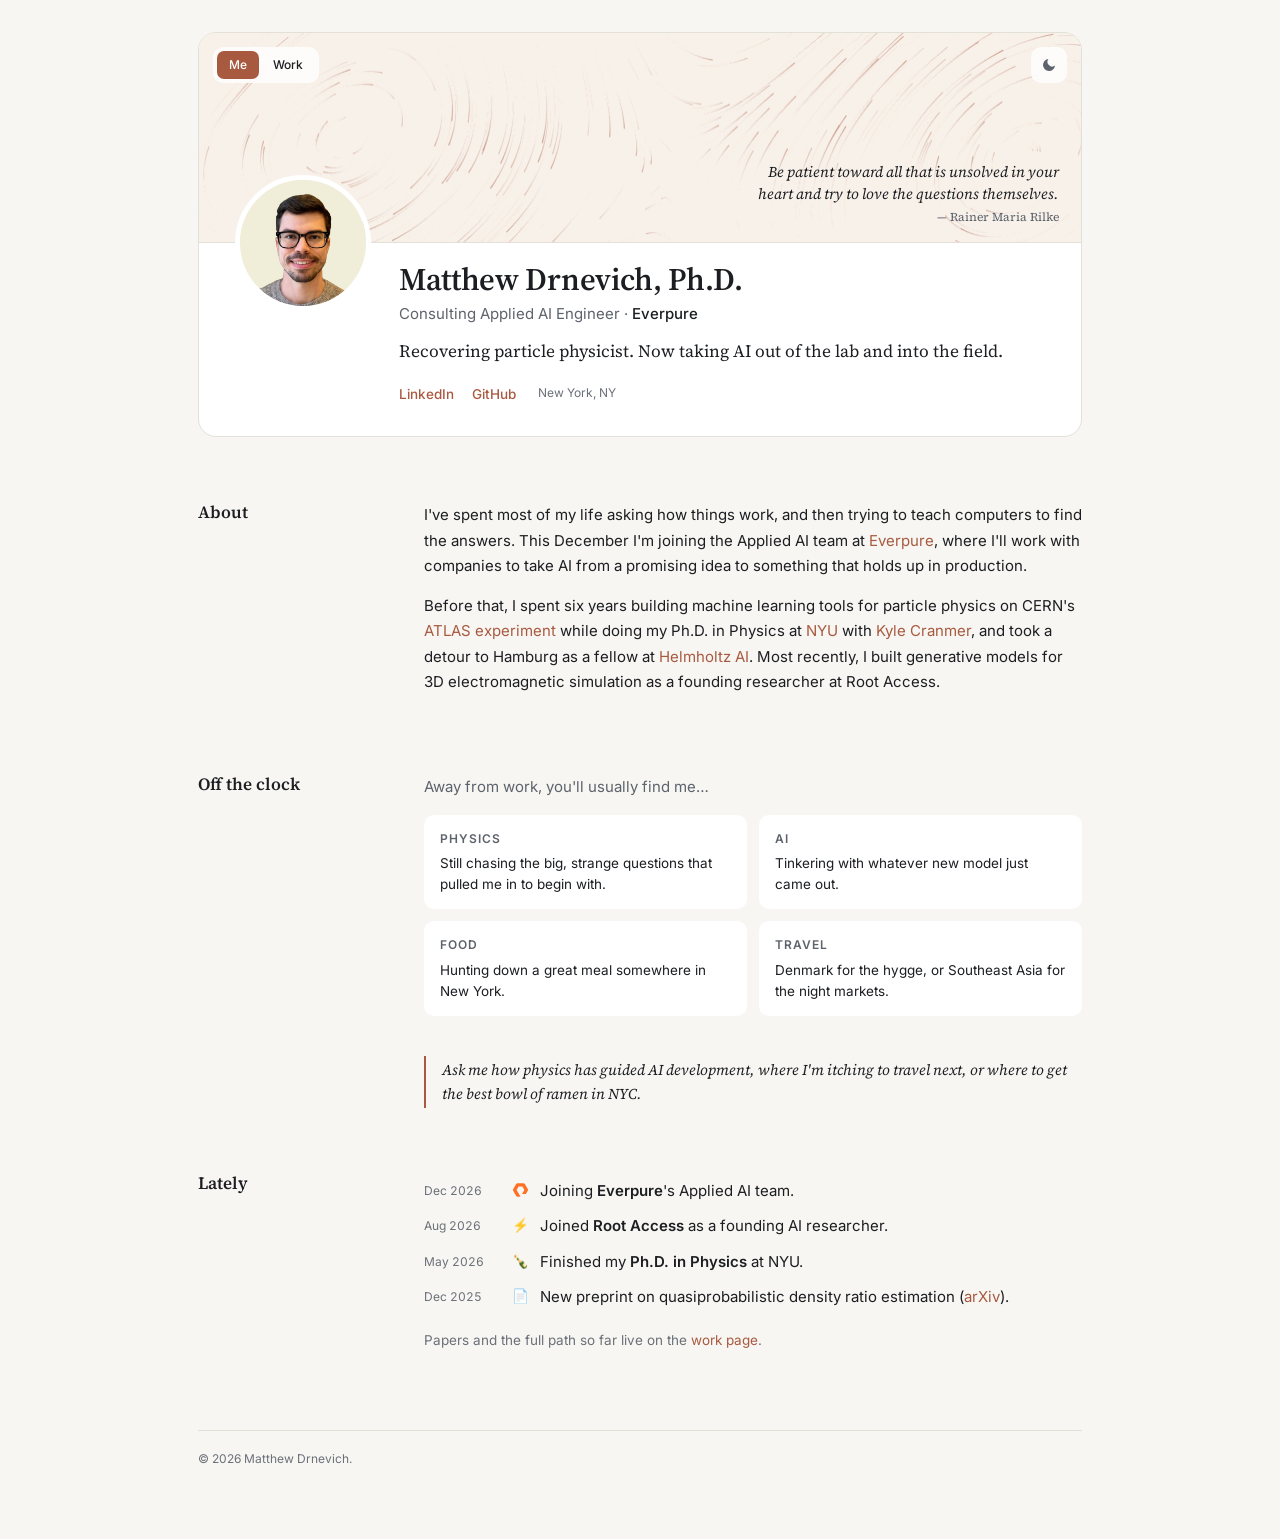
==== commit 8997ae4f: "Serve the site from drnevich.me Co-Authored-By: Claude Opus 5.5 <noreply@anthropic.com>" ====
--- a/index.html
+++ b/index.html
@@ -7,7 +7,8 @@
   <meta name="description" content="Matthew Drnevich, Ph.D. — Consulting Applied AI Engineer at Everpure. Physicist turned applied AI engineer: generative modeling, probabilistic ML, and AI at scale.">
   <meta property="og:title" content="Matthew Drnevich">
   <meta property="og:description" content="Consulting Applied AI Engineer at Everpure. Generative modeling, probabilistic ML, and AI at scale.">
-  <meta property="og:image" content="assets/img/avatar.jpg">
+  <meta property="og:image" content="https://drnevich.me/assets/img/avatar.jpg">
+  <meta property="og:url" content="https://drnevich.me/">
   <link rel="icon" href="assets/img/favicon.png">
   <link rel="preconnect" href="https://fonts.googleapis.com">
   <link rel="preconnect" href="https://fonts.gstatic.com" crossorigin>
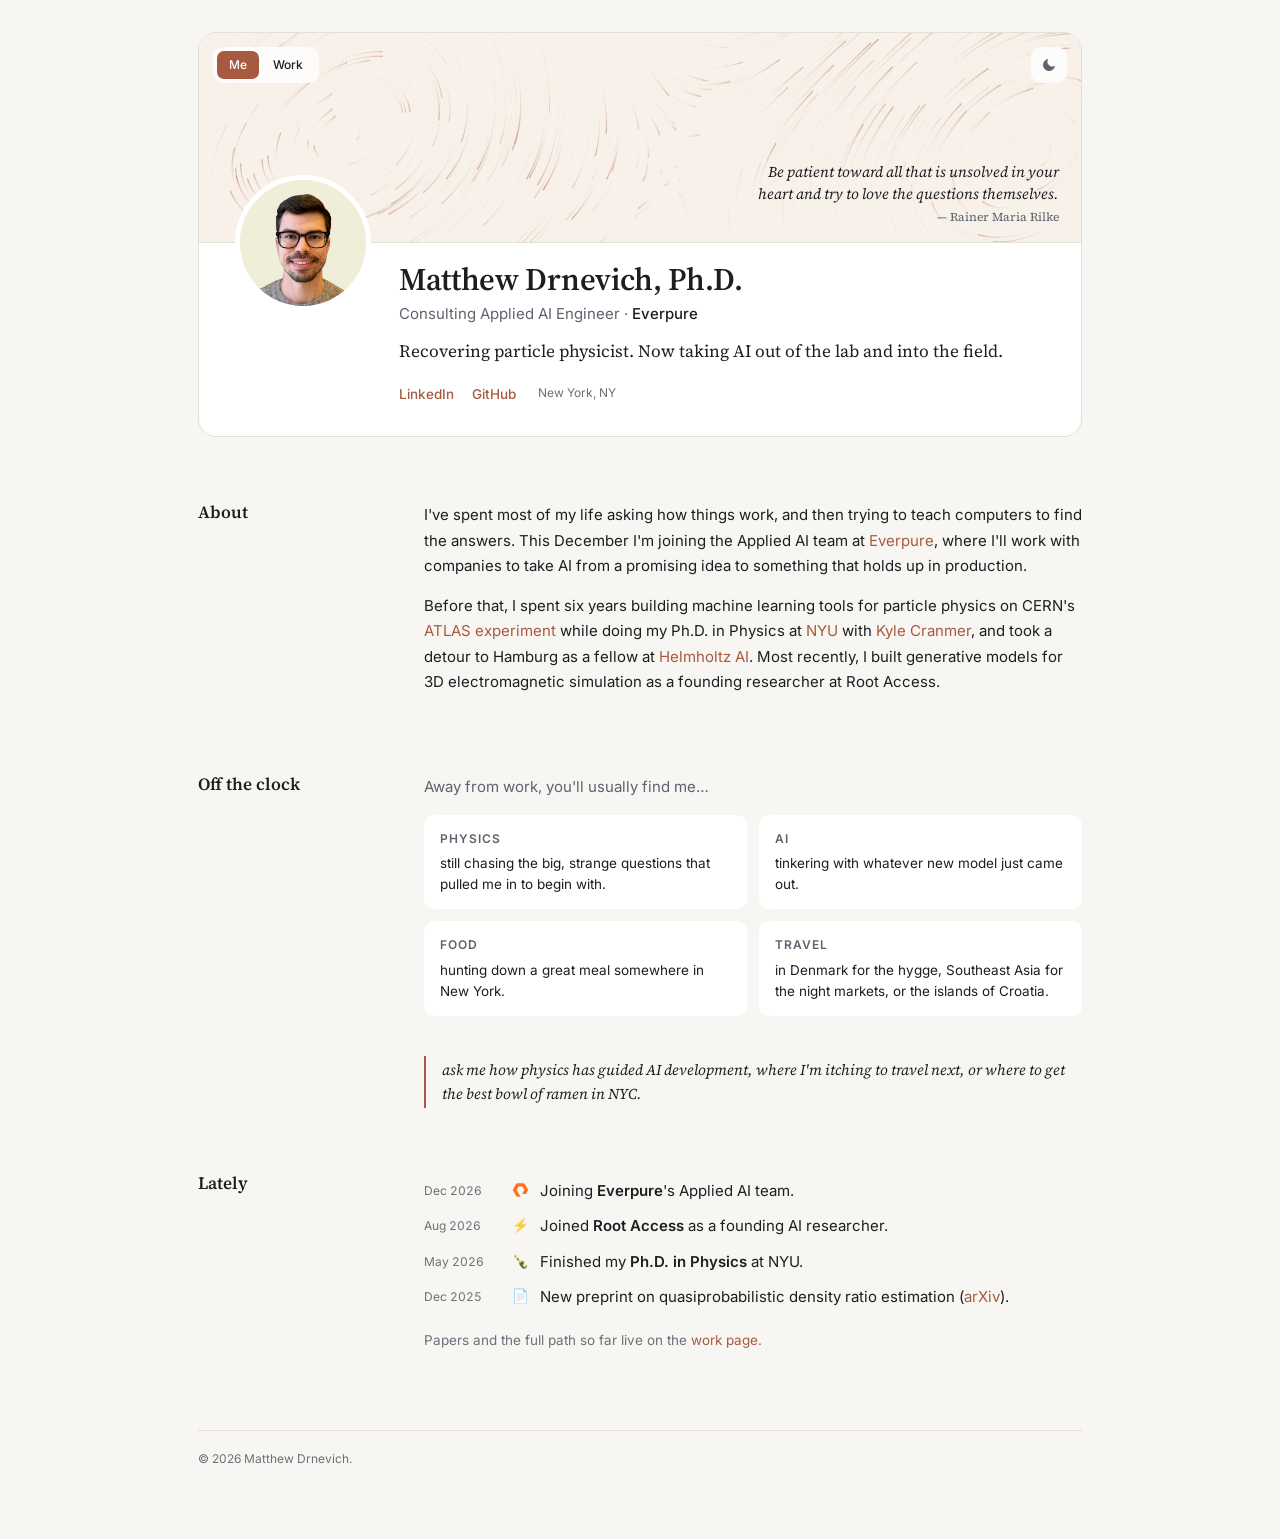
==== commit 60a286d1: "Updated some of the Off-the-clock text" ====
--- a/index.html
+++ b/index.html
@@ -85,23 +85,23 @@
         <ul class="tiles">
           <li class="tile">
             <span class="tile-k">Physics</span>
-            <span class="tile-v">Still chasing the big, strange questions that pulled me in to begin with.</span>
+            <span class="tile-v">still chasing the big, strange questions that pulled me in to begin with.</span>
           </li>
           <li class="tile">
             <span class="tile-k">AI</span>
-            <span class="tile-v">Tinkering with whatever new model just came out.</span>
+            <span class="tile-v">tinkering with whatever new model just came out.</span>
           </li>
           <li class="tile">
             <span class="tile-k">Food</span>
-            <span class="tile-v">Hunting down a great meal somewhere in New York.</span>
+            <span class="tile-v">hunting down a great meal somewhere in New York.</span>
           </li>
           <li class="tile">
             <span class="tile-k">Travel</span>
-            <span class="tile-v">Denmark for the hygge, or Southeast Asia for the night markets.</span>
+            <span class="tile-v">in Denmark for the hygge, Southeast Asia for the night markets, or the islands of Croatia.</span>
           </li>
         </ul>
         <p class="callout">
-          Ask me how physics has guided AI development, where I'm itching to travel next, or where to get the best bowl
+          ask me how physics has guided AI development, where I'm itching to travel next, or where to get the best bowl
           of ramen in NYC.
         </p>
       </div>
